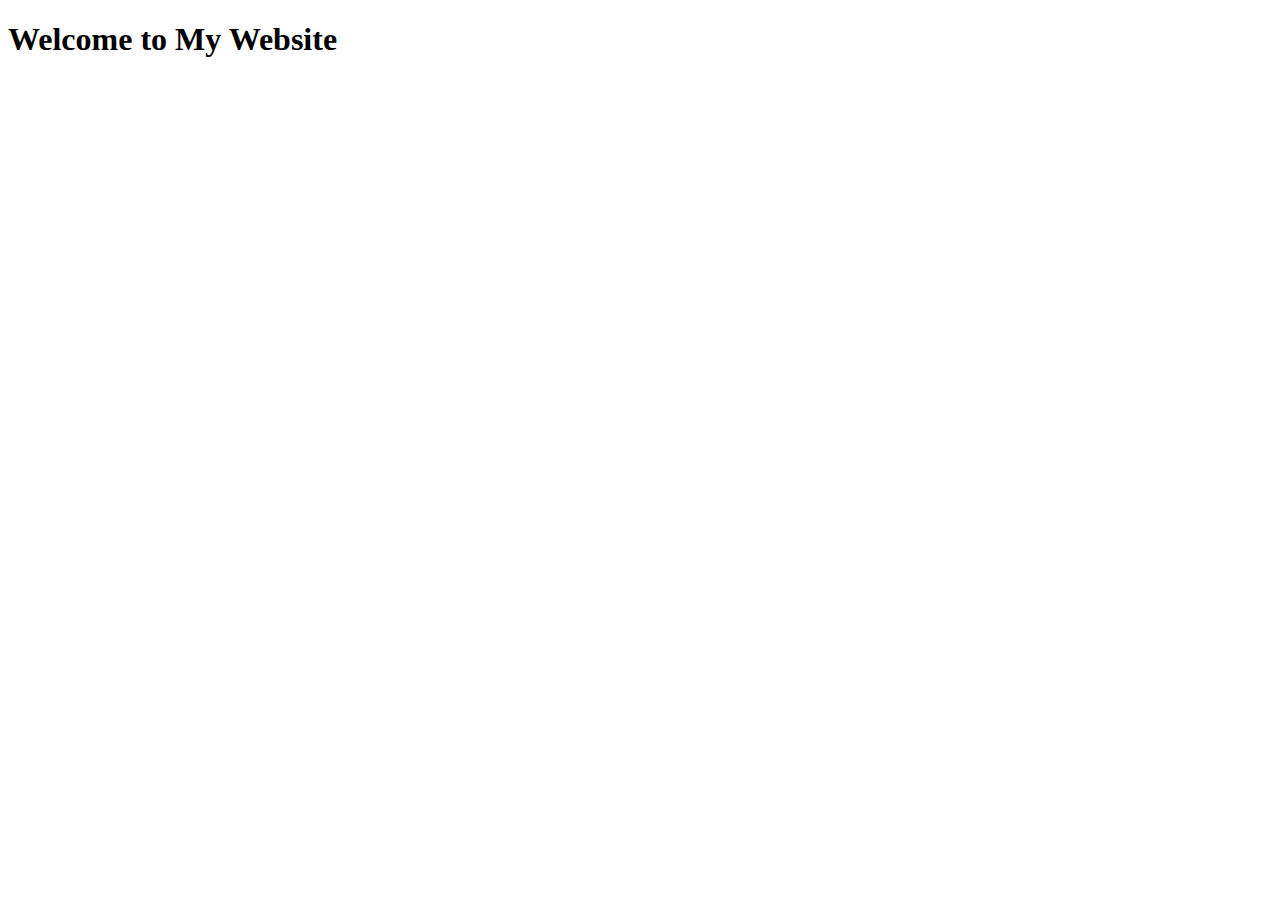
==== index.html @ 298feed2 "start" ====
<!DOCTYPE html>
<html lang="nl">
  <head>
    <meta charset="UTF-8">
    <meta name="viewport" content="width=device-width, initial-scale=1.0">
    <meta http-equiv="X-UA-Compatible" content="ie=edge">
    <title>My Website</title>
    <link rel="stylesheet" href="./style.css">
    <link rel="icon" href="./favicon.ico" type="image/x-icon">
  </head>
  <body>
    <main>
        <h1>Welcome to My Website</h1>  
    </main>
  </body>
</html>
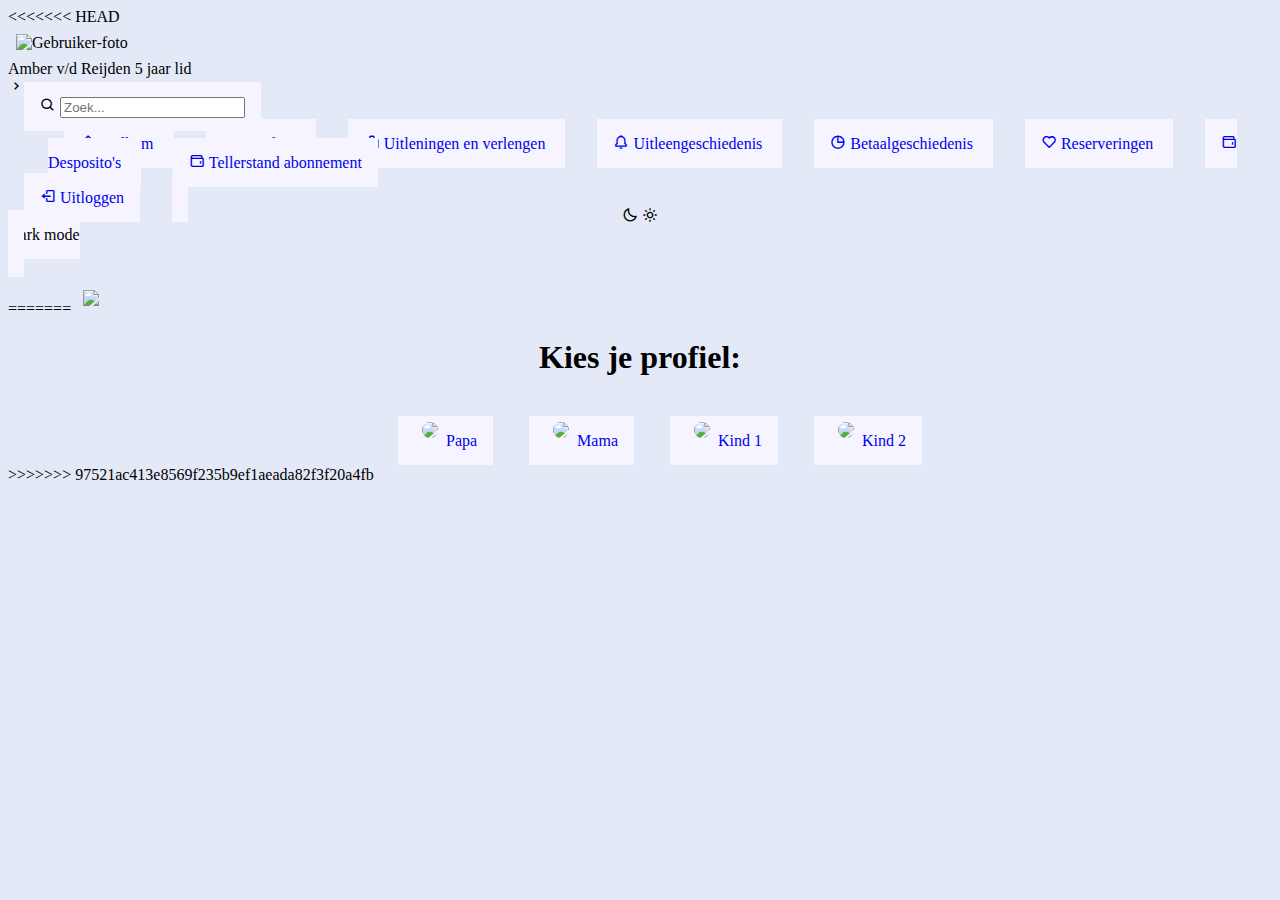
==== commit eea5e901: "." ====
--- a/index.html
+++ b/index.html
@@ -1,16 +1,158 @@
 <!DOCTYPE html>
-<html lang="nl">
-  <head>
+<html lang="en">
+<head>
     <meta charset="UTF-8">
+    <meta http-equiv="X-UA-Compatible" content="IE=edge">
     <meta name="viewport" content="width=device-width, initial-scale=1.0">
-    <meta http-equiv="X-UA-Compatible" content="ie=edge">
-    <title>My Website</title>
-    <link rel="stylesheet" href="./style.css">
-    <link rel="icon" href="./favicon.ico" type="image/x-icon">
-  </head>
-  <body>
-    <main>
-        <h1>Welcome to My Website</h1>  
-    </main>
-  </body>
-</html>
+<<<<<<< HEAD
+    
+    <!-- Link to CSS -->
+    <link rel="stylesheet" href="./styles/style.css">
+    
+    <!-- Link to boxicons -->
+    <link href='https://unpkg.com/boxicons@2.1.4/css/boxicons.min.css' rel='stylesheet'>
+
+    <!-- Link to JavaScript script -->
+    <script src="./scripts/script.js" defer></script>
+    
+    <title>mijn.oba</title> 
+</head>
+<body>
+    <nav class="sidebar close">
+        <header>
+            <div class="image-text">
+                <span class="image">
+                    <img src="./image/AmberFoto.jpeg" alt="Gebruiker-foto">
+                </span>
+
+                <div class="text logo-text">
+                    <span class="name">Amber v/d Reijden</span>
+                    <span class="profession">5 jaar lid</span>
+                </div>
+            </div>
+
+            <i class='bx bx-chevron-right toggle'></i>
+        </header>
+
+        <div class="menu-bar">
+            <div class="menu">
+
+                <li class="search-box">
+                    <i class='bx bx-search icon'></i>
+                    <input type="text" placeholder="Zoek...">
+                </li>
+
+                <ul class="menu-links">
+                    <li class="nav-link">
+                        <a href="#">
+                            <i class='bx bx-home icon'></i>
+                            <span class="text nav-text">Welkom</span>
+                        </a>
+                    </li>
+
+                    <li class="nav-link">
+                        <a href="#">
+                            <i class='bx bx-list-ul icon'></i>
+                            <span class="text nav-text">Leeslijst</span>
+                        </a>
+                    </li>
+
+                    <li class="nav-link">
+                        <a href="#">
+                            <i class='bx bx-bar-chart-alt-2 icon' ></i>
+                            <span class="text-long nav-text">Uitleningen en verlengen</span>
+                        </a>
+                    </li>
+
+                    <li class="nav-link">
+                        <a href="#">
+                            <i class='bx bx-bell icon'></i>
+                            <span class="text nav-text">Uitleengeschiedenis</span>
+                        </a>
+                    </li>
+
+                    <li class="nav-link">
+                        <a href="#">
+                            <i class='bx bx-pie-chart-alt icon' ></i>
+                            <span class="text nav-text">Betaalgeschiedenis</span>
+                        </a>
+                    </li>
+
+                    <li class="nav-link">
+                        <a href="#">
+                            <i class='bx bx-heart icon' ></i>
+                            <span class="text nav-text">Reserveringen</span>
+                        </a>
+                    </li>
+
+                    <li class="nav-link">
+                        <a href="#">
+                            <i class='bx bx-wallet icon' ></i>
+                            <span class="text nav-text">Desposito's</span>
+                        </a>
+                    </li>
+
+                    <li class="nav-link">
+                        <a href="#">
+                            <i class='bx bx-wallet icon' ></i>
+                            <span class="text nav-text">Tellerstand abonnement</span>
+                        </a>
+                    </li>
+                </ul>
+            </div>
+
+            <div class="bottom-content">
+                <li class="">
+                    <a href="#">
+                        <i class='bx bx-log-out icon' ></i>
+                        <span class="text nav-text">Uitloggen</span>
+                    </a>
+                </li>
+
+                <li class="mode">
+                    <div class="sun-moon">
+                        <i class='bx bx-moon icon moon'></i>
+                        <i class='bx bx-sun icon sun'></i>
+                    </div>
+                    <span class="mode-text text">Dark mode</span>
+
+                    <div class="toggle-switch">
+                        <span class="switch"></span>
+                    </div>
+                </li>
+                
+            </div>
+        </div>
+
+    </nav>
+
+    <section class="home">
+        <div class="text"><img src="./image/oba_20.png" alt=""></div>
+        
+    </section>
+
+=======
+  
+    <link rel="stylesheet" href="./styles/inlogoba.css">
+   
+   
+    <title>Kies je profiel:</title> 
+</head>
+<body>
+
+    <img src="./image/oba_20.png">
+
+    <h1>Kies je profiel:</h1>
+
+    <section class="profielen">
+        <ul>
+            <li><a href="./mijnoba.html"><img src="./image/AmberFoto.jpeg">Papa</a></li>
+            <li><a href="./mijnoba.html"><img src="./image/AmberFoto.jpeg">Mama</a></li>
+            <li><a href="./mijnoba.html"><img src="./image/AmberFoto.jpeg">Kind 1</a></li>
+            <li><a href="./mijnoba.html"><img src="./image/AmberFoto.jpeg">Kind 2</a></li>
+        </ul>
+    </section>
+    
+>>>>>>> 97521ac413e8569f235b9ef1aeada82f3f20a4fb
+</body>
+</html>--- a/styles/inlogoba.css
+++ b/styles/inlogoba.css
@@ -0,0 +1,55 @@
+/* Fonts being used by the oba */
+@font-face {
+    font-family: AvenirRoman;
+    src: url(../font/Avenir-roman.ttf);
+}
+
+@font-face {
+    font-family: AvenirMedium;
+    src: url(../font/Avenir-medium.ttf);
+}
+
+@font-face {
+    font-family: AvenirBlack;
+    src: url(../font/Avenir\ -black.ttf);
+}
+
+body {
+    background-color: #E4E9F7;
+    font-family: AvenirMedium;
+}
+
+body img {
+    margin: 0.5em;
+}
+
+h1 {
+    text-align: center;
+}
+
+.profielen {
+    text-align: center;
+}
+
+ul {    
+    display: inline-block;
+    text-align: left;
+    list-style: none;
+}
+
+li {
+    padding: 1em;
+    margin: 1em;
+    display: inline;
+    text-align: center;
+    background-color: #F6F5FF;
+}
+
+li img {
+    max-width: 10em;
+    border-radius: 10em;
+}
+
+li a {
+    text-decoration: none;
+}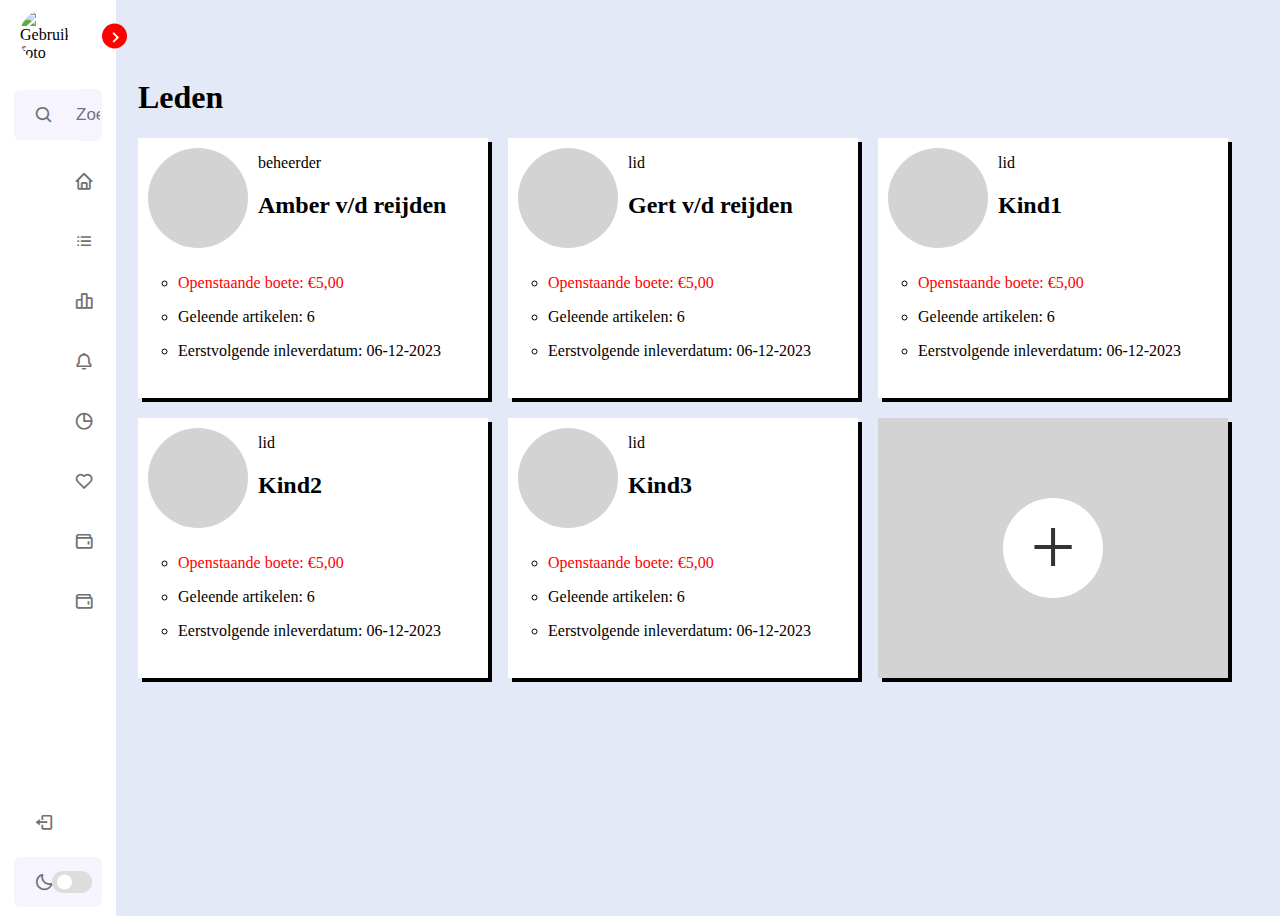
==== commit 69781bfa: "automatic members and media" ====
--- a/index.html
+++ b/index.html
@@ -4,10 +4,11 @@
     <meta charset="UTF-8">
     <meta http-equiv="X-UA-Compatible" content="IE=edge">
     <meta name="viewport" content="width=device-width, initial-scale=1.0">
-<<<<<<< HEAD
     
     <!-- Link to CSS -->
-    <link rel="stylesheet" href="./styles/style.css">
+    <link rel="stylesheet" href="./styles/navbar.css">
+    <link rel="stylesheet" href="./styles/members.css">
+    <link rel="stylesheet" href="./styles/media.css">
     
     <!-- Link to boxicons -->
     <link href='https://unpkg.com/boxicons@2.1.4/css/boxicons.min.css' rel='stylesheet'>
@@ -129,30 +130,35 @@
     <section class="home">
         <div class="text"><img src="./image/oba_20.png" alt=""></div>
         
-    </section>
-
-=======
-  
-    <link rel="stylesheet" href="./styles/inlogoba.css">
-   
-   
-    <title>Kies je profiel:</title> 
-</head>
-<body>
-
-    <img src="./image/oba_20.png">
-
-    <h1>Kies je profiel:</h1>
-
-    <section class="profielen">
-        <ul>
-            <li><a href="./mijnoba.html"><img src="./image/AmberFoto.jpeg">Papa</a></li>
-            <li><a href="./mijnoba.html"><img src="./image/AmberFoto.jpeg">Mama</a></li>
-            <li><a href="./mijnoba.html"><img src="./image/AmberFoto.jpeg">Kind 1</a></li>
-            <li><a href="./mijnoba.html"><img src="./image/AmberFoto.jpeg">Kind 2</a></li>
+        <h1>Leden</h1>
+        <ul id="members">
+            <!--This is where the template copies are-->
+            <li class="member add-member">
+                <div class="circle">+</div>
+            </li>
         </ul>
     </section>
-    
->>>>>>> 97521ac413e8569f235b9ef1aeada82f3f20a4fb
+    <template id="member-template">
+        <li class="member">
+            <div class="member-profile">
+                <div class="member-profile-picture-container"></div>
+                <div>
+                    <p class="member-account-type"></p>
+                    <h2 class="member-account-name"></h2>
+                </div>
+            </div>
+            <ul>
+                <li>
+                    <p class="member-unpaid-fine"></p>
+                </li>
+                <li>
+                    <p class="member-borrowed-articles"></p>
+                </li>
+                <li>
+                    <p class="member-next-turn-in-date"></p>
+                </li>
+            </ul>
+        </li>
+    </template>
 </body>
 </html>--- a/styles/navbar.css
+++ b/styles/navbar.css
@@ -0,0 +1,348 @@
+/* Fonts being used by the oba */
+@font-face {
+    font-family: AvenirRoman;
+    src: url(../font/Avenir-roman.ttf);
+}
+
+@font-face {
+    font-family: AvenirMedium;
+    src: url(../font/Avenir-medium.ttf);
+}
+
+@font-face {
+    font-family: AvenirBlack;
+    src: url(../font/Avenir\ -black.ttf);
+}
+
+/* Custom properties */
+/* :root {
+    --red:#FF0000;
+    --dark-color:#ce0000;
+    --black:#000000;
+    --gray:#666;
+    /* --border: .1rem solid rgba(0,0,0,.1);
+    --border-hover: .1rem solid var(--black);
+    --box-shadow: 0 .5rem 1rem rgba(0,0,0,.1); 
+} */
+
+
+:root{
+    /* ===== Colors ===== */
+    --body-color: #E4E9F7;
+    --sidebar-color: #FFF;
+    --primary-color: #FF0000;
+    --primary-color-light: #F6F5FF;
+    --toggle-color: #DDD;
+    --text-color: #707070;
+
+    /* ====== Transition ====== */
+    --tran-03: all 0.2s ease;
+    --tran-03: all 0.3s ease;
+    --tran-04: all 0.3s ease;
+    --tran-05: all 0.3s ease;
+}
+
+
+body{
+    min-height: 100vh;
+    background-color: var(--body-color);
+    transition: var(--tran-05);
+    font-family: AvenirMedium;
+}
+
+::selection{
+    background-color: var(--primary-color);
+    color: #fff;
+}
+
+body.dark{
+    --body-color: #18191a;
+    --sidebar-color: #242526;
+    --primary-color: #3a3b3c;
+    --primary-color-light: #3a3b3c;
+    --toggle-color: #fff;
+    --text-color: #ccc;
+}
+
+/* ===== Sidebar ===== */
+ .sidebar{
+    position: fixed;
+    top: 0;
+    left: 0;
+    height: 100%;
+    width: 250px;
+    padding: 10px 14px;
+    background: var(--sidebar-color);
+    transition: var(--tran-05);
+    z-index: 100;  
+}
+.sidebar.close{
+    width: 88px;
+}
+
+/* ===== Reusable code - Here ===== */
+.sidebar li{
+    height: 50px;
+    list-style: none;
+    display: flex;
+    align-items: center;
+    margin-top: 10px;
+}
+
+.sidebar header .image,
+.sidebar .icon{
+    min-width: 60px;
+    border-radius: 6px;
+}
+
+.sidebar .icon{
+    min-width: 60px;
+    border-radius: 6px;
+    height: 100%;
+    display: flex;
+    align-items: center;
+    justify-content: center;
+    font-size: 20px;
+}
+
+.sidebar .text,
+.sidebar .icon{
+    color: var(--text-color);
+    transition: var(--tran-03);
+}
+
+.sidebar .text{
+    font-size: 17px;
+    font-weight: 500;
+    white-space: nowrap;
+    opacity: 1;
+}
+.sidebar.close .text{
+    opacity: 0;
+}
+
+.sidebar .text-long,
+.sidebar .icon{
+    color: var(--text-color);
+    transition: var(--tran-03);
+}
+
+.sidebar .text-long{
+    font-size: 17px;
+    font-weight: 500;
+    resize: none;
+    opacity: 1;
+}
+.sidebar.close .text-long{
+    resize: none;
+    opacity: 0;
+}
+
+/* =========================== */
+
+.sidebar header{
+    position: relative;
+}
+
+.sidebar header .image-text{
+    display: flex;
+    align-items: center;
+}
+.sidebar header .logo-text{
+    display: flex;
+    flex-direction: column;
+}
+header .image-text .name {
+    margin-top: 2px;
+    font-size: 18px;
+    font-weight: 600;
+}
+
+header .image-text .profession{
+    font-size: 16px;
+    margin-top: -2px;
+    display: block;
+}
+
+.sidebar header .image{
+    display: flex;
+    align-items: center;
+    justify-content: center;
+}
+
+.sidebar header .image img{
+    width: 3rem;
+    border-radius: 180px;
+}
+
+.sidebar header .toggle{
+    position: absolute;
+    top: 50%;
+    right: -25px;
+    transform: translateY(-50%) rotate(180deg);
+    height: 25px;
+    width: 25px;
+    background-color: var(--primary-color);
+    color: var(--sidebar-color);
+    border-radius: 50%;
+    display: flex;
+    align-items: center;
+    justify-content: center;
+    font-size: 22px;
+    cursor: pointer;
+    transition: var(--tran-05);
+}
+
+body.dark .sidebar header .toggle{
+    color: var(--text-color);
+}
+
+.sidebar.close .toggle{
+    transform: translateY(-50%) rotate(0deg);
+}
+
+.sidebar .menu{
+    margin-top: 18px;
+}
+
+.sidebar li.search-box{
+    border-radius: 6px;
+    background-color: var(--primary-color-light);
+    cursor: pointer;
+    transition: var(--tran-05);
+}
+
+.sidebar li.search-box input{
+    height: 100%;
+    width: 100%;
+    outline: none;
+    border: none;
+    background-color: var(--primary-color-light);
+    color: var(--text-color);
+    border-radius: 6px;
+    font-size: 17px;
+    font-weight: 500;
+    transition: var(--tran-05);
+}
+.sidebar li a{
+    list-style: none;
+    height: 100%;
+    background-color: transparent;
+    display: flex;
+    align-items: center;
+    height: 100%;
+    width: 100%;
+    border-radius: 6px;
+    text-decoration: none;
+    transition: var(--tran-03);
+}
+
+.sidebar li a:hover{
+    background-color: var(--primary-color);
+}
+.sidebar li a:hover .icon,
+.sidebar li a:hover .text{
+    color: var(--sidebar-color);
+}
+body.dark .sidebar li a:hover .icon,
+body.dark .sidebar li a:hover .text{
+    color: var(--text-color);
+}
+
+.sidebar .menu-bar{
+    height: calc(100% - 55px);
+    display: flex;
+    flex-direction: column;
+    justify-content: space-between;
+    overflow-y: scroll;
+}
+.menu-bar::-webkit-scrollbar{
+    display: none;
+}
+.sidebar .menu-bar .mode{
+    border-radius: 6px;
+    background-color: var(--primary-color-light);
+    position: relative;
+    transition: var(--tran-05);
+}
+
+.menu-bar .mode .sun-moon{
+    height: 50px;
+    width: 60px;
+}
+
+.mode .sun-moon i{
+    position: absolute;
+}
+.mode .sun-moon i.sun{
+    opacity: 0;
+}
+body.dark .mode .sun-moon i.sun{
+    opacity: 1;
+}
+body.dark .mode .sun-moon i.moon{
+    opacity: 0;
+}
+
+.menu-bar .bottom-content .toggle-switch{
+    position: absolute;
+    right: 0;
+    height: 100%;
+    min-width: 60px;
+    display: flex;
+    align-items: center;
+    justify-content: center;
+    border-radius: 6px;
+    cursor: pointer;
+}
+.toggle-switch .switch{
+    position: relative;
+    height: 22px;
+    width: 40px;
+    border-radius: 25px;
+    background-color: var(--toggle-color);
+    transition: var(--tran-05);
+}
+
+.switch::before{
+    content: '';
+    position: absolute;
+    height: 15px;
+    width: 15px;
+    border-radius: 50%;
+    top: 50%;
+    left: 5px;
+    transform: translateY(-50%);
+    background-color: var(--sidebar-color);
+    transition: var(--tran-04);
+}
+
+body.dark .switch::before{
+    left: 20px;
+}
+
+.home{
+    position: absolute;
+    top: 0;
+    top: 0;
+    left: 250px;
+    height: 100vh;
+    width: calc(100% - 250px);
+    background-color: var(--body-color);
+    transition: var(--tran-05);
+}
+.home .text{
+    font-size: 30px;
+    font-weight: 500;
+    color: var(--text-color);
+    padding: 12px 60px;
+}
+
+.sidebar.close ~ .home{
+    left: 78px;
+    height: 100vh;
+    width: calc(100% - 78px);
+}
+body.dark .home .text{
+    color: var(--text-color);
+}--- a/styles/members.css
+++ b/styles/members.css
@@ -0,0 +1,49 @@
+#members {
+    list-style-type: none;
+    display: flex;
+    flex-wrap: wrap;
+    gap: 20px;
+    padding: 0;
+}
+
+.member {
+    background-color: white;
+    box-shadow: 4px 4px;
+    width: 350px;
+    min-height: 260px;
+}
+
+.member-profile {
+    display: flex;
+}
+
+.member-profile-picture-container {
+    width: 100px;
+    height: 100px;
+    background-color: lightgrey;
+    border-radius: 50px;
+    margin: 10px;
+}
+
+.member-unpaid-fine {
+    color: red;
+}
+
+.add-member {
+    background-color: lightgray;
+    display: flex;
+    align-items: center;
+    justify-content: center;
+}
+
+.add-member .circle {
+    background-color: white;
+    border-radius: 50px;
+    width: 100px;
+    height: 100px;
+    display: flex;
+    align-items: center;
+    justify-content: center;
+    font-size: 80px;
+    color: #333333;
+}--- a/styles/media.css
+++ b/styles/media.css
@@ -0,0 +1,11 @@
+@media screen and (max-width: 700px) {
+    .sidebar {
+        display: none;
+    }
+}
+
+@media screen and (min-width: 701px) {
+    .home {
+        margin-left: 60px;
+    }
+}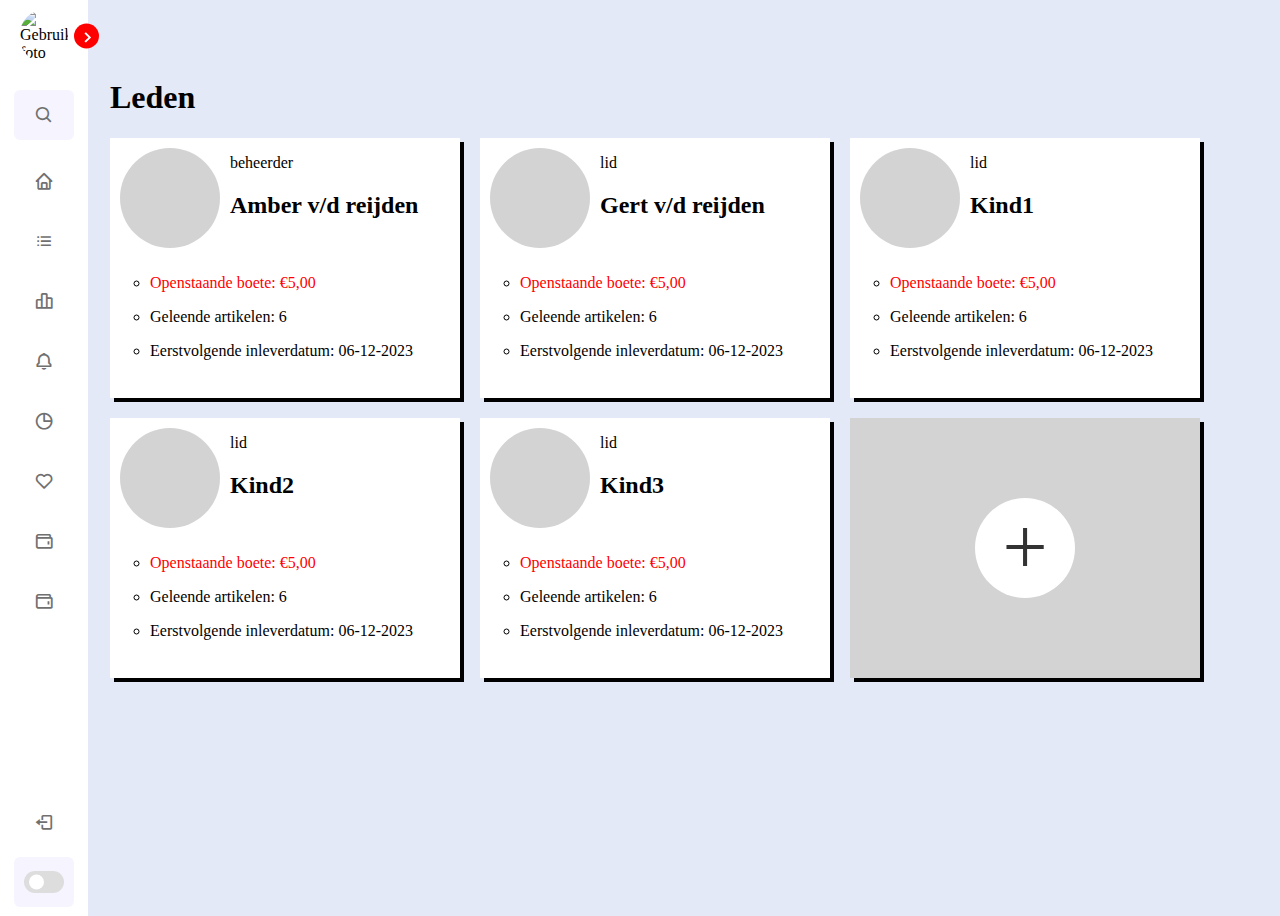
==== commit 2ca8526b: "Fixed navbar and navbar-bug" ====
--- a/index.html
+++ b/index.html
@@ -89,14 +89,14 @@
                     <li class="nav-link">
                         <a href="#">
                             <i class='bx bx-wallet icon' ></i>
-                            <span class="text nav-text">Desposito's</span>
+                            <span class="text nav-text">Deposito's</span>
                         </a>
                     </li>
 
                     <li class="nav-link">
                         <a href="#">
                             <i class='bx bx-wallet icon' ></i>
-                            <span class="text nav-text">Tellerstand abonnement</span>
+                            <span class="text-long nav-text">Tellerstand abonnement</span>
                         </a>
                     </li>
                 </ul>
--- a/styles/navbar.css
+++ b/styles/navbar.css
@@ -77,7 +77,7 @@
     z-index: 100;  
 }
 .sidebar.close{
-    width: 88px;
+    width: 60px;
 }
 
 /* ===== Reusable code - Here ===== */
@@ -244,9 +244,16 @@
 .sidebar li a:hover .text{
     color: var(--sidebar-color);
 }
+.sidebar li a:hover .text-long{
+    color: var(--sidebar-color);
+}
 body.dark .sidebar li a:hover .icon,
 body.dark .sidebar li a:hover .text{
     color: var(--text-color);
+}
+
+.sidebar .menu-links {
+    padding: 0;
 }
 
 .sidebar .menu-bar{
@@ -324,8 +331,7 @@
 .home{
     position: absolute;
     top: 0;
-    top: 0;
-    left: 250px;
+    left: 300px;
     height: 100vh;
     width: calc(100% - 250px);
     background-color: var(--body-color);
@@ -339,9 +345,9 @@
 }
 
 .sidebar.close ~ .home{
-    left: 78px;
+    left: 110px;
     height: 100vh;
-    width: calc(100% - 78px);
+    width: calc(100% - 128px);
 }
 body.dark .home .text{
     color: var(--text-color);
--- a/styles/media.css
+++ b/styles/media.css
@@ -2,10 +2,4 @@
     .sidebar {
         display: none;
     }
-}
-
-@media screen and (min-width: 701px) {
-    .home {
-        margin-left: 60px;
-    }
 }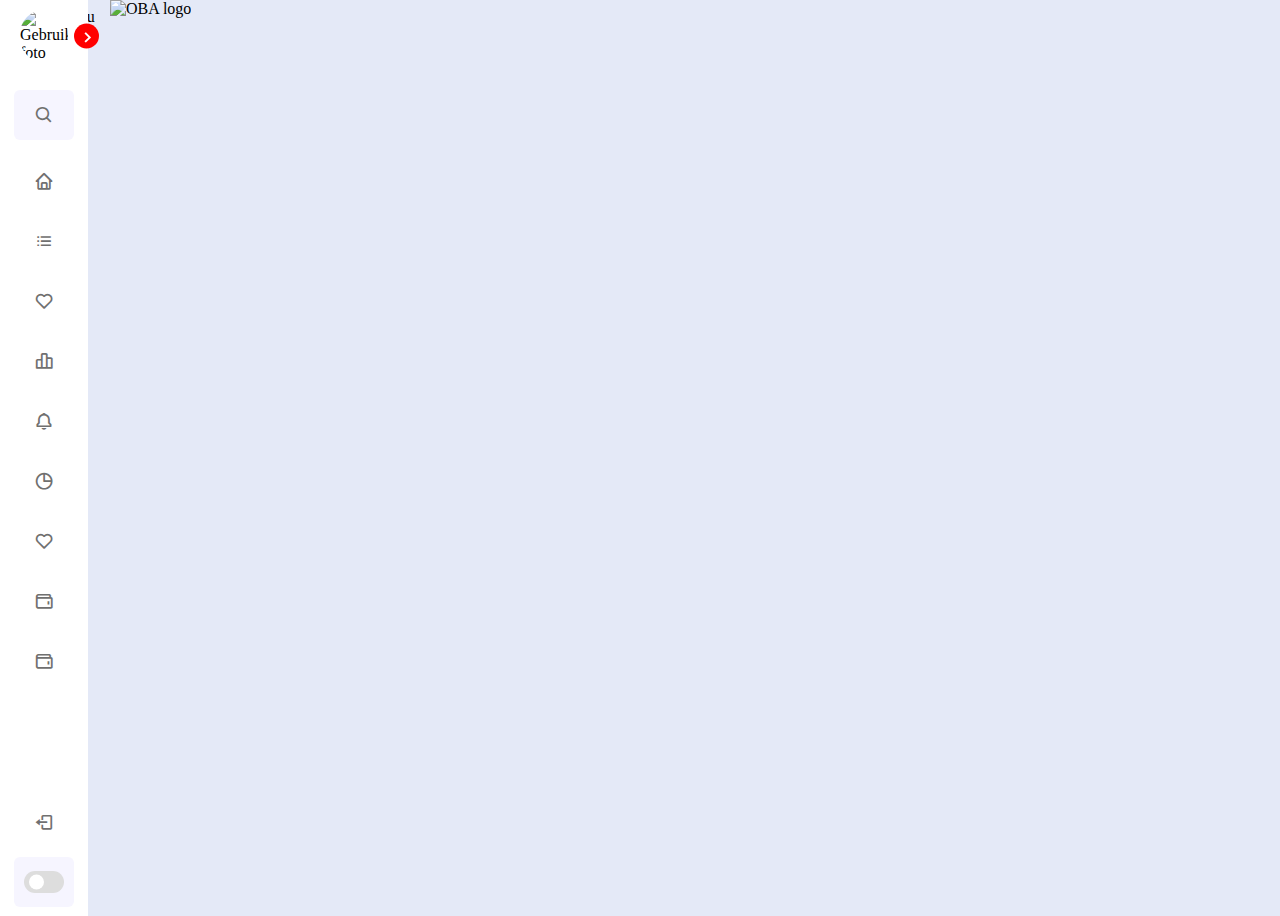
==== commit a125052a: "relative paths for github pages" ====
--- a/index.html
+++ b/index.html
@@ -7,7 +7,6 @@
     
     <!-- Link to CSS -->
     <link rel="stylesheet" href="./styles/navbar.css">
-    <link rel="stylesheet" href="./styles/members.css">
     <link rel="stylesheet" href="./styles/media.css">
     
     <!-- Link to boxicons -->
@@ -45,56 +44,63 @@
 
                 <ul class="menu-links">
                     <li class="nav-link">
-                        <a href="#">
+                        <a href="./">
                             <i class='bx bx-home icon'></i>
                             <span class="text nav-text">Welkom</span>
                         </a>
                     </li>
 
                     <li class="nav-link">
-                        <a href="#">
+                        <a href="./">
                             <i class='bx bx-list-ul icon'></i>
                             <span class="text nav-text">Leeslijst</span>
                         </a>
                     </li>
 
                     <li class="nav-link">
-                        <a href="#">
+                        <a href="./familie">
+                            <i class='bx bx-heart icon'></i>
+                            <span class="text nav-text">Familieleden</span>
+                        </a>
+                    </li>
+
+                    <li class="nav-link">
+                        <a href="./">
                             <i class='bx bx-bar-chart-alt-2 icon' ></i>
                             <span class="text-long nav-text">Uitleningen en verlengen</span>
                         </a>
                     </li>
 
                     <li class="nav-link">
-                        <a href="#">
+                        <a href="./">
                             <i class='bx bx-bell icon'></i>
                             <span class="text nav-text">Uitleengeschiedenis</span>
                         </a>
                     </li>
 
                     <li class="nav-link">
-                        <a href="#">
+                        <a href="./">
                             <i class='bx bx-pie-chart-alt icon' ></i>
                             <span class="text nav-text">Betaalgeschiedenis</span>
                         </a>
                     </li>
 
                     <li class="nav-link">
-                        <a href="#">
+                        <a href="./">
                             <i class='bx bx-heart icon' ></i>
                             <span class="text nav-text">Reserveringen</span>
                         </a>
                     </li>
 
                     <li class="nav-link">
-                        <a href="#">
+                        <a href="./">
                             <i class='bx bx-wallet icon' ></i>
                             <span class="text nav-text">Deposito's</span>
                         </a>
                     </li>
 
                     <li class="nav-link">
-                        <a href="#">
+                        <a href="./">
                             <i class='bx bx-wallet icon' ></i>
                             <span class="text-long nav-text">Tellerstand abonnement</span>
                         </a>
@@ -104,7 +110,7 @@
 
             <div class="bottom-content">
                 <li class="">
-                    <a href="#">
+                    <a href="./">
                         <i class='bx bx-log-out icon' ></i>
                         <span class="text nav-text">Uitloggen</span>
                     </a>
@@ -126,39 +132,12 @@
         </div>
 
     </nav>
+    <img id="hamburger" src="./image/menu-svgrepo-com.svg" alt="open menu">
 
-    <section class="home">
-        <div class="text"><img src="./image/oba_20.png" alt=""></div>
-        
-        <h1>Leden</h1>
-        <ul id="members">
-            <!--This is where the template copies are-->
-            <li class="member add-member">
-                <div class="circle">+</div>
-            </li>
-        </ul>
-    </section>
-    <template id="member-template">
-        <li class="member">
-            <div class="member-profile">
-                <div class="member-profile-picture-container"></div>
-                <div>
-                    <p class="member-account-type"></p>
-                    <h2 class="member-account-name"></h2>
-                </div>
-            </div>
-            <ul>
-                <li>
-                    <p class="member-unpaid-fine"></p>
-                </li>
-                <li>
-                    <p class="member-borrowed-articles"></p>
-                </li>
-                <li>
-                    <p class="member-next-turn-in-date"></p>
-                </li>
-            </ul>
-        </li>
-    </template>
+    <main class="home">
+        <header class="banner-and-logo">
+            <img class="logo" src="./image/oba_20.png" alt="OBA logo">
+        </header>
+    </main>
 </body>
 </html>